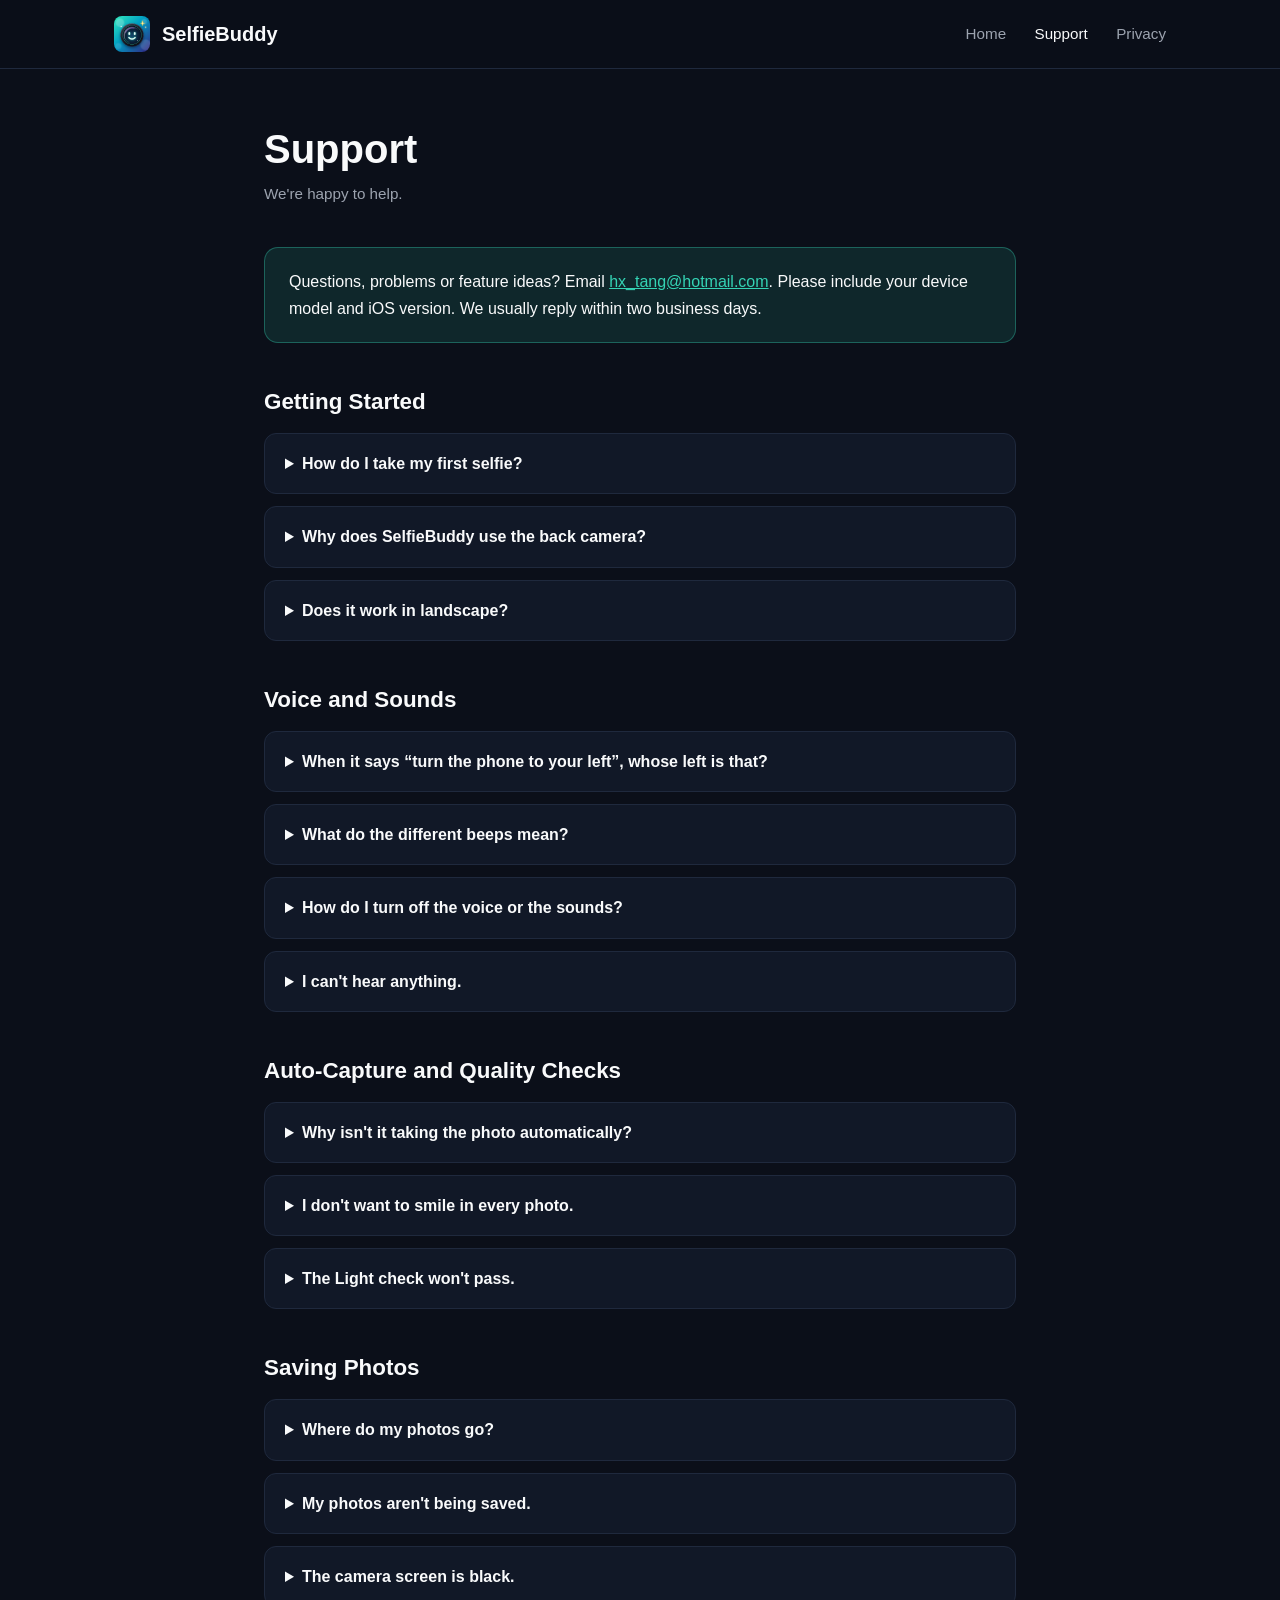
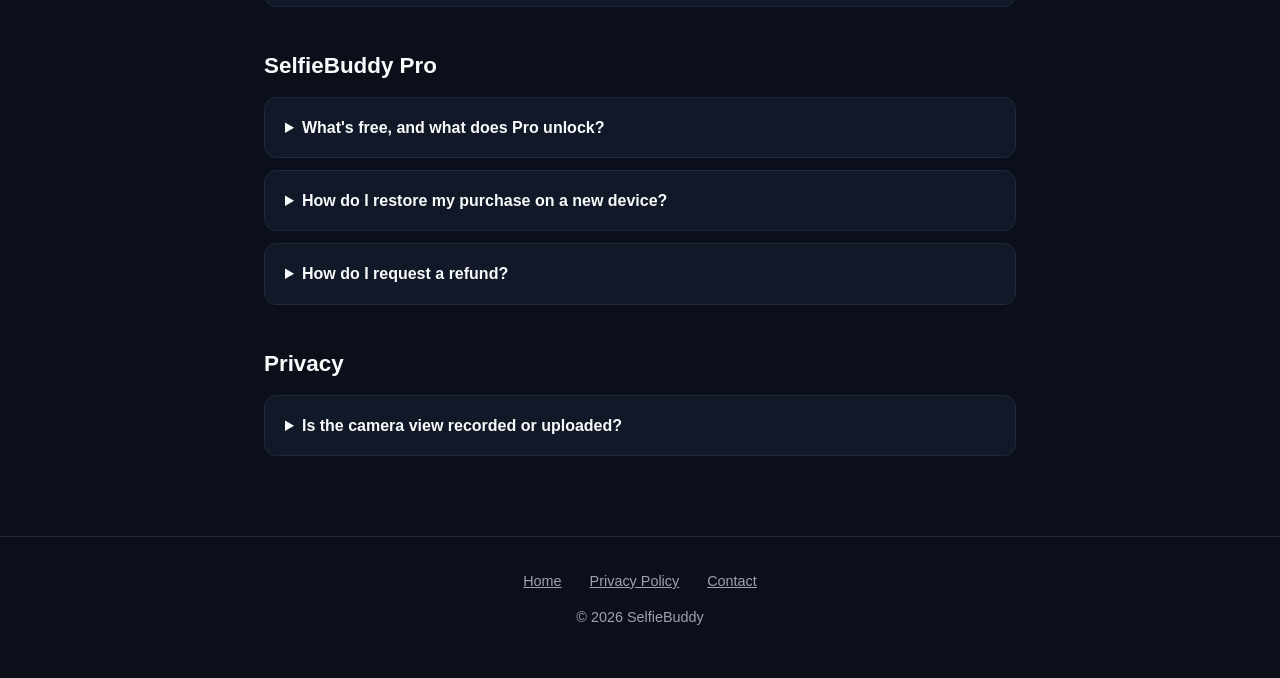
==== support.html @ 6205dd74 "Add SelfieBuddy website: home, support and privacy pages Co-Authored-By: Claude Opus 5.5 <noreply@an" ====
<!DOCTYPE html>
<html lang="en">
<head>
    <meta charset="UTF-8">
    <meta name="viewport" content="width=device-width, initial-scale=1.0">
    <title>Support - SelfieBuddy</title>
    <meta name="description" content="Get help with SelfieBuddy: voice guidance, auto-capture, quality checks, saving photos, SelfieBuddy Pro and restoring purchases.">
    <link rel="icon" type="image/png" href="icon.png">
    <link rel="stylesheet" href="style.css">
</head>
<body>

    <header>
        <div class="nav-container">
            <a href="index.html" class="brand">
                <img src="icon.png" alt="SelfieBuddy icon">
                <span>SelfieBuddy</span>
            </a>
            <nav>
                <a href="index.html">Home</a>
                <a href="support.html" class="active">Support</a>
                <a href="privacy.html">Privacy</a>
            </nav>
        </div>
    </header>

    <main class="container">
        <h1>Support</h1>
        <p class="last-updated">We're happy to help.</p>

        <div class="highlight-card">
            <p>Questions, problems or feature ideas? Email <a href="mailto:hx_tang@hotmail.com?subject=SelfieBuddy%20Support">hx_tang@hotmail.com</a>. Please include your device model and iOS version. We usually reply within two business days.</p>
        </div>

        <h2>Getting Started</h2>
        <details>
            <summary>How do I take my first selfie?</summary>
            <ol>
                <li>Prop your phone up or hold it out with the <strong>back camera facing you</strong>.</li>
                <li>Tap <strong>Start Selfie</strong>.</li>
                <li>Follow the spoken tips until you hear a steady tone, then hold still. With <strong>Auto</strong> on, SelfieBuddy takes the photo for you.</li>
            </ol>
            <p>You can also tap the round shutter button at any time to take a photo yourself.</p>
        </details>
        <details>
            <summary>Why does SelfieBuddy use the back camera?</summary>
            <p>The back camera has a better sensor and lens than the front camera, so your selfies come out sharper and cleaner. SelfieBuddy's voice and sound cues stand in for the screen you can't see.</p>
        </details>
        <details>
            <summary>Does it work in landscape?</summary>
            <p>Yes. Turn your phone sideways and the camera view and controls rearrange to fill the screen. Photos are always saved the right way up.</p>
        </details>

        <h2>Voice and Sounds</h2>
        <details>
            <summary>When it says “turn the phone to your left”, whose left is that?</summary>
            <p>Yours, as you stand facing the back camera. If a friend is holding the phone from behind, left and right are reversed for them.</p>
        </details>
        <details>
            <summary>What do the different beeps mean?</summary>
            <ul>
                <li><strong>Slow beeps:</strong> looking for you. Point the camera toward yourself.</li>
                <li><strong>Quick, low beeps:</strong> almost there. Follow the tip on screen or the voice.</li>
                <li><strong>Steady tone:</strong> everything looks good. Hold still.</li>
                <li><strong>Click-clack:</strong> photo taken.</li>
            </ul>
        </details>
        <details>
            <summary>How do I turn off the voice or the sounds?</summary>
            <p>Tap the <strong>voice</strong> button (person with sound waves) to turn spoken tips on or off while keeping the beeps. Tap the <strong>speaker</strong> button to mute everything. Sounds only play after you tap Start Selfie, and stop once your photo is taken or when you tap Stop.</p>
        </details>
        <details>
            <summary>I can't hear anything.</summary>
            <p>Check that the speaker button isn't muted and turn up your volume. SelfieBuddy plays its cues even with the silent switch on. If you're using Bluetooth headphones, the sound will play through them.</p>
        </details>

        <h2>Auto-Capture and Quality Checks</h2>
        <details>
            <summary>Why isn't it taking the photo automatically?</summary>
            <ul>
                <li>Make sure <strong>Auto</strong> is switched on and that you've tapped <strong>Start Selfie</strong>.</li>
                <li>Look at the tip on screen. It shows what still needs fixing.</li>
                <li>Check the <strong>Wait for</strong> chips (Light, Focus, Eyes, Smile). Auto-capture waits until every check that's switched on passes. Tap a chip to turn it off.</li>
                <li>Hold the pose for about a second once you hear the steady tone.</li>
            </ul>
        </details>
        <details>
            <summary>I don't want to smile in every photo.</summary>
            <p>Tap the <strong>Smile</strong> chip to turn that check off. Your choices are remembered.</p>
        </details>
        <details>
            <summary>The Light check won't pass.</summary>
            <p>Face toward a window or lamp so the light falls on your face, and avoid standing with a bright light directly behind you.</p>
        </details>

        <h2>Saving Photos</h2>
        <details>
            <summary>Where do my photos go?</summary>
            <p>Every photo is saved straight to your Photos library in full quality. The thumbnail in the corner of the camera screen shows your latest one.</p>
        </details>
        <details>
            <summary>My photos aren't being saved.</summary>
            <p>SelfieBuddy needs permission to add photos. Go to Settings → Apps → SelfieBuddy → Photos and choose <strong>Add Photos Only</strong> or <strong>Full Access</strong>.</p>
        </details>
        <details>
            <summary>The camera screen is black.</summary>
            <p>Go to Settings → Apps → SelfieBuddy and turn on <strong>Camera</strong>. Also make sure no other app is using the camera.</p>
        </details>

        <h2>SelfieBuddy Pro</h2>
        <details>
            <summary>What's free, and what does Pro unlock?</summary>
            <p>The free version includes every feature for your first 50 photos. The badge at the top of the camera screen shows how many free photos you have left. Pro is a one-time purchase that removes the limit. There is no subscription.</p>
        </details>
        <details>
            <summary>How do I restore my purchase on a new device?</summary>
            <p>Make sure you're signed in with the Apple Account you bought Pro with. In SelfieBuddy, tap the badge at the top of the camera screen, then tap <strong>Restore Purchases</strong>.</p>
        </details>
        <details>
            <summary>How do I request a refund?</summary>
            <p>Purchases are handled by Apple. Request a refund at <a href="https://reportaproblem.apple.com" target="_blank" rel="noopener">reportaproblem.apple.com</a>.</p>
        </details>

        <h2>Privacy</h2>
        <details>
            <summary>Is the camera view recorded or uploaded?</summary>
            <p>No. The live camera view is analyzed on your device and immediately discarded. Only the photos you take are saved, and only to your own library. See the <a href="privacy.html">Privacy Policy</a> for details.</p>
        </details>
    </main>

    <footer>
        <a href="index.html">Home</a>
        <a href="privacy.html">Privacy Policy</a>
        <a href="mailto:hx_tang@hotmail.com">Contact</a>
        <p style="margin-top: 0.75rem;">© 2026 SelfieBuddy</p>
    </footer>

</body>
</html>
---- style.css ----
:root {
    --bg: #0b0f19;
    --surface: #111827;
    --surface-border: #1f293d;
    --text-primary: #f9fafb;
    --text-secondary: #9ca3af;
    --accent: #34d3b4;
    --accent-ink: #062a24;
    --accent-soft: rgba(52, 211, 180, 0.12);
}
* { box-sizing: border-box; margin: 0; padding: 0; }
body {
    font-family: -apple-system, BlinkMacSystemFont, "Segoe UI", Roboto, Helvetica, Arial, sans-serif;
    background-color: var(--bg);
    color: var(--text-primary);
    line-height: 1.7;
}
a { color: var(--accent); }
header {
    border-bottom: 1px solid var(--surface-border);
    position: sticky;
    top: 0;
    background: rgba(11, 15, 25, 0.85);
    backdrop-filter: blur(12px);
    -webkit-backdrop-filter: blur(12px);
    z-index: 100;
}
.nav-container {
    max-width: 1100px;
    margin: 0 auto;
    display: flex;
    align-items: center;
    justify-content: space-between;
    padding: 1rem 1.5rem;
}
.brand {
    display: flex;
    align-items: center;
    gap: 0.75rem;
    text-decoration: none;
    color: var(--text-primary);
    font-weight: 700;
    font-size: 1.25rem;
}
.brand img { width: 36px; height: 36px; border-radius: 8px; }
nav a {
    color: var(--text-secondary);
    text-decoration: none;
    margin-left: 1.5rem;
    font-size: 0.95rem;
    transition: color 0.2s;
}
nav a:hover, nav a.active { color: var(--text-primary); }

.container { max-width: 800px; margin: 3.5rem auto 5rem; padding: 0 1.5rem; }
.wide { max-width: 1100px; }
h1 { font-size: 2.5rem; font-weight: 800; margin-bottom: 0.5rem; line-height: 1.2; }
h2 { font-size: 1.4rem; font-weight: 700; margin: 2.5rem 0 0.75rem; }
h3 { font-size: 1.1rem; font-weight: 600; margin-bottom: 0.35rem; }
p, li { color: var(--text-secondary); }
p { margin-bottom: 1rem; }
ul, ol { margin: 0 0 1rem 1.25rem; }
li { margin-bottom: 0.4rem; }
strong { color: var(--text-primary); }
.last-updated { color: var(--text-secondary); font-size: 0.95rem; margin-bottom: 2.5rem; }
.highlight-card {
    background: var(--accent-soft);
    border: 1px solid rgba(52, 211, 180, 0.35);
    border-radius: 14px;
    padding: 1.25rem 1.5rem;
    margin-bottom: 2rem;
}
.highlight-card p { color: var(--text-primary); margin: 0; }

/* Home page */
.hero {
    text-align: center;
    padding: 4.5rem 1.5rem 3rem;
    background: radial-gradient(ellipse at top, rgba(52, 211, 180, 0.14), transparent 60%);
}
.hero img { width: 112px; height: 112px; border-radius: 26px; box-shadow: 0 18px 50px rgba(52, 211, 180, 0.35); }
.hero h1 { font-size: 3rem; margin-top: 1.5rem; }
.hero .tagline { font-size: 1.35rem; color: var(--text-primary); margin: 0.5rem 0 0.75rem; }
.hero .lede { max-width: 620px; margin: 0 auto 2rem; }
.button {
    display: inline-block;
    background: var(--accent);
    color: var(--accent-ink);
    text-decoration: none;
    font-weight: 700;
    padding: 0.8rem 1.6rem;
    border-radius: 12px;
}
.button.secondary { background: var(--surface); border: 1px solid var(--surface-border); color: var(--text-primary); margin-left: 0.5rem; }
.grid { display: grid; grid-template-columns: repeat(auto-fit, minmax(240px, 1fr)); gap: 1rem; margin-top: 1.5rem; }
.card {
    background: var(--surface);
    border: 1px solid var(--surface-border);
    border-radius: 14px;
    padding: 1.4rem;
}
.card .icon { font-size: 1.6rem; margin-bottom: 0.5rem; }
.card p { margin: 0; font-size: 0.95rem; }
.section-title { text-align: center; margin-top: 4rem; }
.section-sub { text-align: center; max-width: 620px; margin: 0 auto; }
.steps { counter-reset: step; }
.steps .card { position: relative; padding-top: 3.2rem; }
.steps .card::before {
    counter-increment: step;
    content: counter(step);
    position: absolute;
    top: 1.2rem;
    left: 1.4rem;
    width: 1.7rem;
    height: 1.7rem;
    border-radius: 50%;
    background: var(--accent);
    color: var(--accent-ink);
    font-weight: 800;
    font-size: 0.9rem;
    display: flex;
    align-items: center;
    justify-content: center;
}
.pricing { display: grid; grid-template-columns: repeat(auto-fit, minmax(260px, 1fr)); gap: 1rem; max-width: 760px; margin: 1.5rem auto 0; }
.pricing .card.pro { border-color: var(--accent); }
.price { font-size: 1.6rem; font-weight: 800; color: var(--text-primary); margin: 0.25rem 0 0.75rem; }

/* Support page */
details {
    background: var(--surface);
    border: 1px solid var(--surface-border);
    border-radius: 12px;
    padding: 1rem 1.25rem;
    margin-bottom: 0.75rem;
}
summary { cursor: pointer; font-weight: 600; color: var(--text-primary); }
details p, details ul, details ol { margin-top: 0.75rem; }

footer {
    border-top: 1px solid var(--surface-border);
    text-align: center;
    padding: 2rem 1.5rem;
    color: var(--text-secondary);
    font-size: 0.9rem;
}
footer a { color: var(--text-secondary); margin: 0 0.75rem; }

@media (max-width: 600px) {
    nav a { margin-left: 1rem; }
    .brand span { display: none; }
    .hero h1 { font-size: 2.3rem; }
    .button.secondary { margin: 0.75rem 0 0; }
}
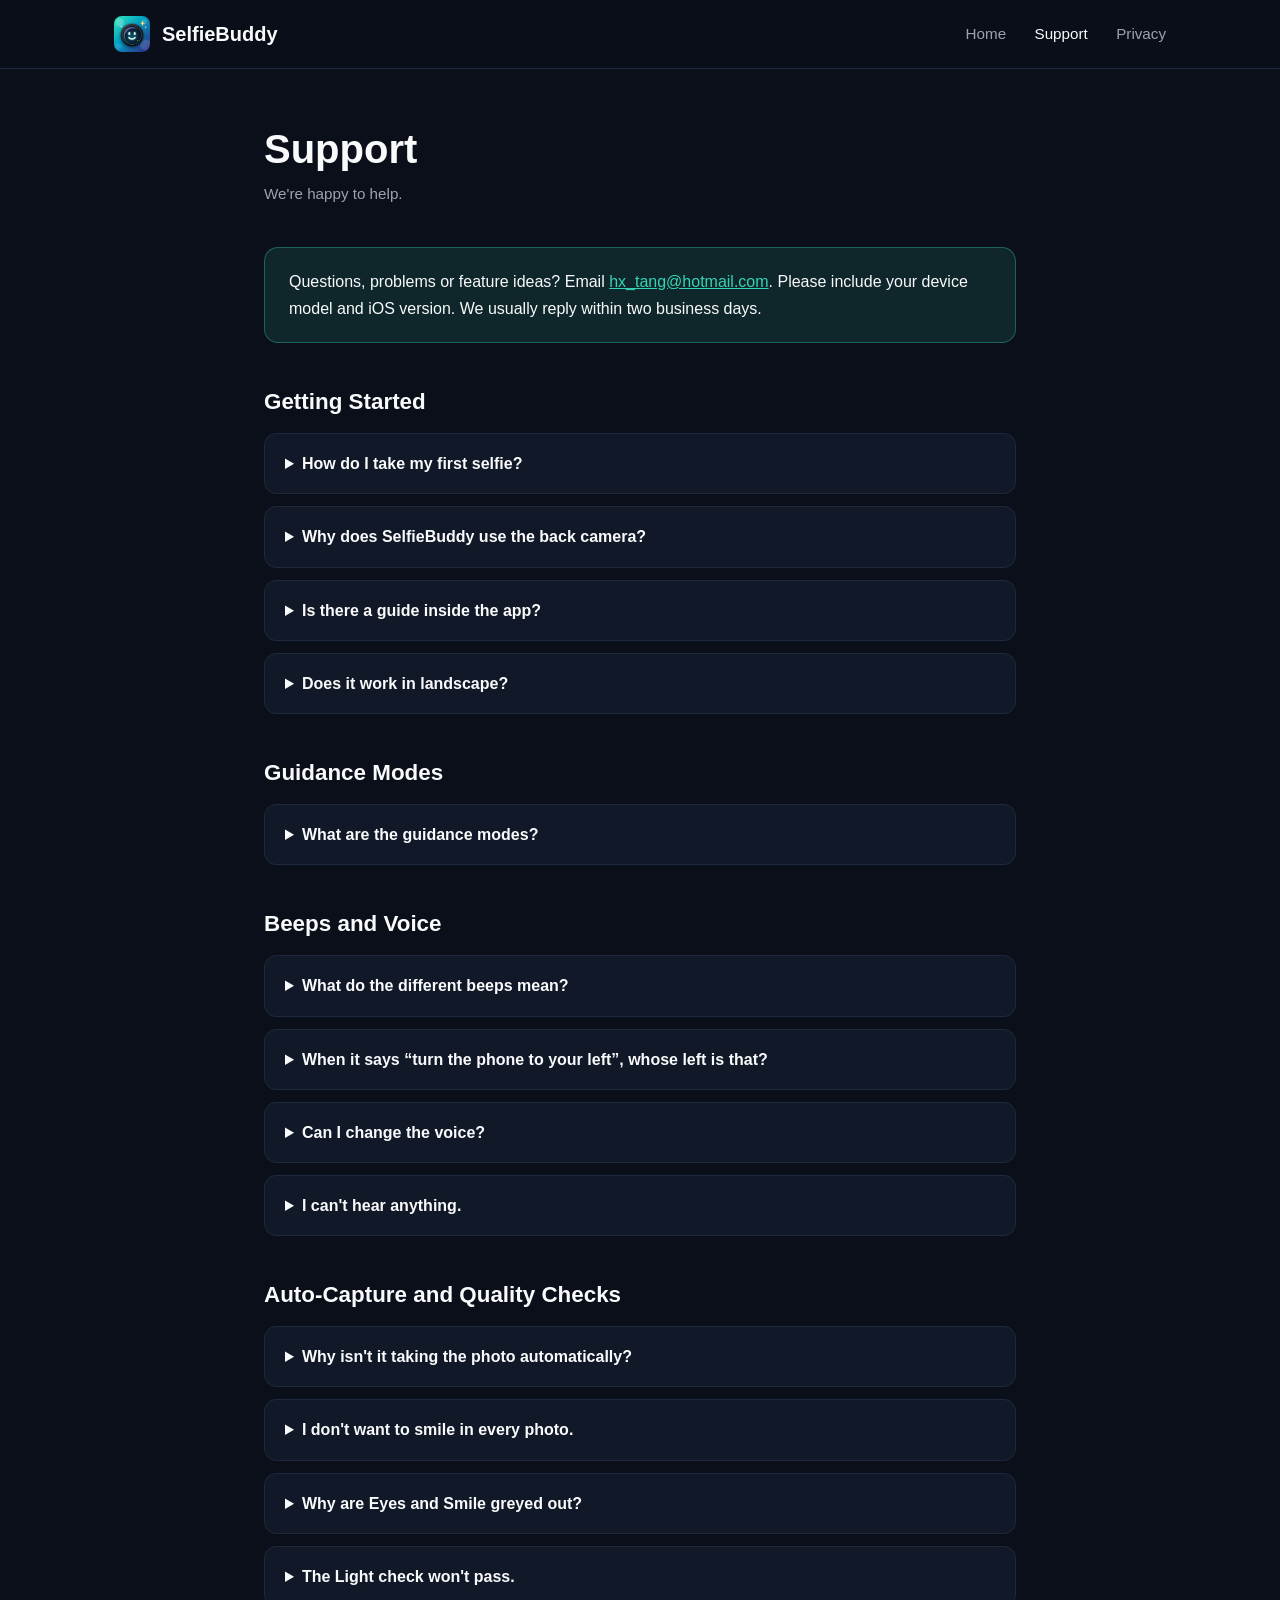
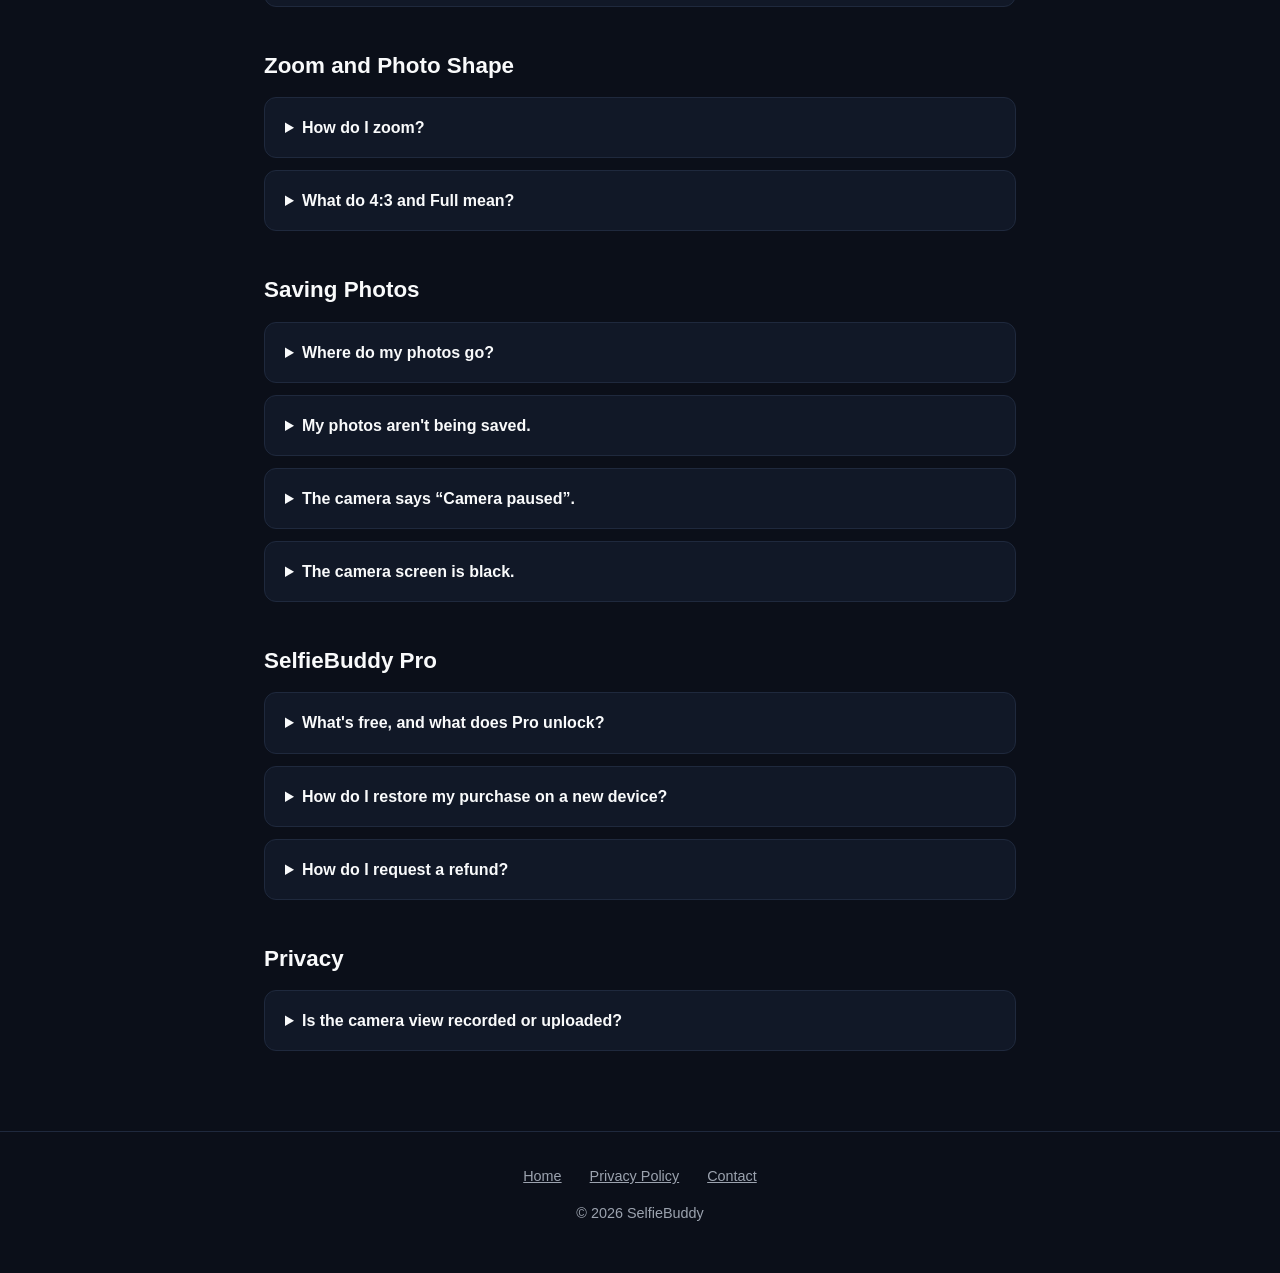
==== commit 26370b03: "Update support page and home page for new features - Support: guidance modes and Auto Pilot, the dif" ====
--- a/support.html
+++ b/support.html
@@ -4,7 +4,7 @@
     <meta charset="UTF-8">
     <meta name="viewport" content="width=device-width, initial-scale=1.0">
     <title>Support - SelfieBuddy</title>
-    <meta name="description" content="Get help with SelfieBuddy: voice guidance, auto-capture, quality checks, saving photos, SelfieBuddy Pro and restoring purchases.">
+    <meta name="description" content="Get help with SelfieBuddy: guidance modes, beeps and voice, Auto Pilot, auto-capture, quality checks, zoom, photo shape, saving photos, SelfieBuddy Pro and restoring purchases.">
     <link rel="icon" type="image/png" href="icon.png">
     <link rel="stylesheet" href="style.css">
 </head>
@@ -37,51 +37,78 @@
             <summary>How do I take my first selfie?</summary>
             <ol>
                 <li>Prop your phone up or hold it out with the <strong>back camera facing you</strong>.</li>
-                <li>Tap <strong>Start Selfie</strong>.</li>
-                <li>Follow the spoken tips until you hear a steady tone, then hold still. With <strong>Auto</strong> on, SelfieBuddy takes the photo for you.</li>
+                <li>Tap the <strong>Start</strong> button. It shows your guidance mode, for example <strong>Start Voice &amp; Beep Guide</strong>.</li>
+                <li>Follow the voice tips and beeps, or the tip on screen.</li>
+                <li>When you're in position, hold still. About a second later the photo is taken with a shutter sound and saved to your Photos library.</li>
             </ol>
-            <p>You can also tap the round shutter button at any time to take a photo yourself.</p>
+            <p>Each Start takes one photo. You can also tap the round shutter button at any time to take a photo yourself.</p>
         </details>
         <details>
             <summary>Why does SelfieBuddy use the back camera?</summary>
             <p>The back camera has a better sensor and lens than the front camera, so your selfies come out sharper and cleaner. SelfieBuddy's voice and sound cues stand in for the screen you can't see.</p>
         </details>
         <details>
+            <summary>Is there a guide inside the app?</summary>
+            <p>Yes. Tap the <strong>gear</strong> button on the camera screen, then <strong>How to Use</strong>.</p>
+        </details>
+        <details>
             <summary>Does it work in landscape?</summary>
             <p>Yes. Turn your phone sideways and the camera view and controls rearrange to fill the screen. Photos are always saved the right way up.</p>
         </details>
 
-        <h2>Voice and Sounds</h2>
+        <h2>Guidance Modes</h2>
+        <details>
+            <summary>What are the guidance modes?</summary>
+            <p>Use the <strong>speaker</strong> button (beeps) and the <strong>voice</strong> button at the bottom left of the camera screen, or Settings → Guidance:</p>
+            <ul>
+                <li><strong>Voice &amp; Beep Guide</strong> (both on): spoken tips plus beeps. Beeps pause while the voice is talking.</li>
+                <li><strong>Voice Guide</strong> (voice only): spoken tips only.</li>
+                <li><strong>Beep Guide</strong> (beeps only): beeps only, no talking.</li>
+                <li><strong>Auto Pilot</strong> (both off): no beeps or voice. Tap <strong>Start Auto Pilot</strong> and SelfieBuddy quietly takes one photo, with a shutter sound, as soon as you're in position.</li>
+            </ul>
+            <p>The current mode is shown on the Start button and under the SelfieBuddy title.</p>
+        </details>
+
+        <h2>Beeps and Voice</h2>
+        <details>
+            <summary>What do the different beeps mean?</summary>
+            <ul>
+                <li><strong>One beep a second:</strong> looking for you. Point the camera toward yourself.</li>
+                <li><strong>Beeps speeding up:</strong> you're getting closer to a good position, like a parking sensor.</li>
+                <li><strong>Plain beeps:</strong> turn the phone left or right. With headphones, they come from the side to turn toward.</li>
+                <li><strong>Rising “bwoop”:</strong> tip the phone up.</li>
+                <li><strong>Falling “bwoop”:</strong> tip the phone down.</li>
+                <li><strong>Double “bip-bip”:</strong> move closer or take a step back.</li>
+                <li><strong>Very fast beeps:</strong> you're in position; it's waiting for the light, focus, eyes or smile check.</li>
+                <li><strong>Silence:</strong> everything's right. Hold still.</li>
+                <li><strong>Click-clack:</strong> photo taken.</li>
+            </ul>
+        </details>
         <details>
             <summary>When it says “turn the phone to your left”, whose left is that?</summary>
             <p>Yours, as you stand facing the back camera. If a friend is holding the phone from behind, left and right are reversed for them.</p>
         </details>
         <details>
-            <summary>What do the different beeps mean?</summary>
-            <ul>
-                <li><strong>Slow beeps:</strong> looking for you. Point the camera toward yourself.</li>
-                <li><strong>Quick, low beeps:</strong> almost there. Follow the tip on screen or the voice.</li>
-                <li><strong>Steady tone:</strong> everything looks good. Hold still.</li>
-                <li><strong>Click-clack:</strong> photo taken.</li>
-            </ul>
-        </details>
-        <details>
-            <summary>How do I turn off the voice or the sounds?</summary>
-            <p>Tap the <strong>voice</strong> button (person with sound waves) to turn spoken tips on or off while keeping the beeps. Tap the <strong>speaker</strong> button to mute everything. Sounds only play after you tap Start Selfie, and stop once your photo is taken or when you tap Stop.</p>
+            <summary>Can I change the voice?</summary>
+            <p>Yes. Open Settings in SelfieBuddy (the gear button), then <strong>Voice</strong>, and tap a voice to hear a sample. <strong>Automatic</strong> picks the best voice installed on your iPhone. For the most natural sound, download a <strong>Premium</strong> or <strong>Enhanced</strong> voice in the iPhone's Settings → Accessibility → Spoken Content → Voices → English; it then appears in the list.</p>
         </details>
         <details>
             <summary>I can't hear anything.</summary>
-            <p>Check that the speaker button isn't muted and turn up your volume. SelfieBuddy plays its cues even with the silent switch on. If you're using Bluetooth headphones, the sound will play through them.</p>
+            <ul>
+                <li>Check that the speaker (beeps) or voice button is on. With both off, SelfieBuddy is in Auto Pilot and only plays the shutter sound.</li>
+                <li>Sounds only play after you tap Start, and stop once your photo is taken or when you tap Stop.</li>
+                <li>Turn up the volume. SelfieBuddy plays its cues even with the silent switch on. With Bluetooth headphones connected, the sound plays through them.</li>
+            </ul>
         </details>
 
         <h2>Auto-Capture and Quality Checks</h2>
         <details>
             <summary>Why isn't it taking the photo automatically?</summary>
             <ul>
-                <li>Make sure <strong>Auto</strong> is switched on and that you've tapped <strong>Start Selfie</strong>.</li>
+                <li>Make sure <strong>Auto</strong> is switched on and that you've tapped <strong>Start</strong>.</li>
                 <li>Look at the tip on screen. It shows what still needs fixing.</li>
                 <li>Check the <strong>Wait for</strong> chips (Light, Focus, Eyes, Smile). Auto-capture waits until every check that's switched on passes. Tap a chip to turn it off.</li>
-                <li>Hold the pose for about a second once you hear the steady tone.</li>
+                <li>Hold the pose for about a second once you're in position.</li>
             </ul>
         </details>
         <details>
@@ -89,18 +116,36 @@
             <p>Tap the <strong>Smile</strong> chip to turn that check off. Your choices are remembered.</p>
         </details>
         <details>
+            <summary>Why are Eyes and Smile greyed out?</summary>
+            <p>At <strong>.5×</strong> (ultra-wide) zoom your face is too small to read reliably, so those two checks pause. They come back when you zoom to 1× or more.</p>
+        </details>
+        <details>
             <summary>The Light check won't pass.</summary>
-            <p>Face toward a window or lamp so the light falls on your face, and avoid standing with a bright light directly behind you.</p>
+            <p>Face toward a window or lamp so the light falls on your face, and avoid standing with a bright light directly behind you. You can also tap the <strong>light</strong> button to turn on the flashlight.</p>
+        </details>
+
+        <h2>Zoom and Photo Shape</h2>
+        <details>
+            <summary>How do I zoom?</summary>
+            <p>Tap <strong>.5</strong>, <strong>1×</strong>, <strong>2</strong> or your phone's telephoto zoom (for example <strong>5</strong>) above the shutter button. The buttons available depend on your iPhone's cameras. Your choice is remembered.</p>
+        </details>
+        <details>
+            <summary>What do 4:3 and Full mean?</summary>
+            <p>Tap the shape button next to the zoom buttons. <strong>4:3</strong> keeps the camera's whole image. <strong>Full</strong> matches your iPhone's screen and is cropped from the centre. The area outside your photo is dimmed, and the framing tips use the shape you chose. Your choice is remembered.</p>
         </details>
 
         <h2>Saving Photos</h2>
         <details>
             <summary>Where do my photos go?</summary>
-            <p>Every photo is saved straight to your Photos library in full quality. The thumbnail in the corner of the camera screen shows your latest one.</p>
+            <p>Every photo is saved straight to your Photos library in full quality, keeping its date and location. The thumbnail in the corner of the camera screen shows your latest one.</p>
         </details>
         <details>
             <summary>My photos aren't being saved.</summary>
             <p>SelfieBuddy needs permission to add photos. Go to Settings → Apps → SelfieBuddy → Photos and choose <strong>Add Photos Only</strong> or <strong>Full Access</strong>.</p>
+        </details>
+        <details>
+            <summary>The camera says “Camera paused”.</summary>
+            <p>Another app is using the camera, SelfieBuddy is sharing the screen with another app, or your iPhone is too warm. The camera resumes by itself once that's resolved.</p>
         </details>
         <details>
             <summary>The camera screen is black.</summary>
@@ -114,7 +159,7 @@
         </details>
         <details>
             <summary>How do I restore my purchase on a new device?</summary>
-            <p>Make sure you're signed in with the Apple Account you bought Pro with. In SelfieBuddy, tap the badge at the top of the camera screen, then tap <strong>Restore Purchases</strong>.</p>
+            <p>Make sure you're signed in with the Apple Account you bought Pro with. In SelfieBuddy, tap the gear button for Settings (or the badge at the top of the camera screen), then tap <strong>Restore Purchases</strong>.</p>
         </details>
         <details>
             <summary>How do I request a refund?</summary>
